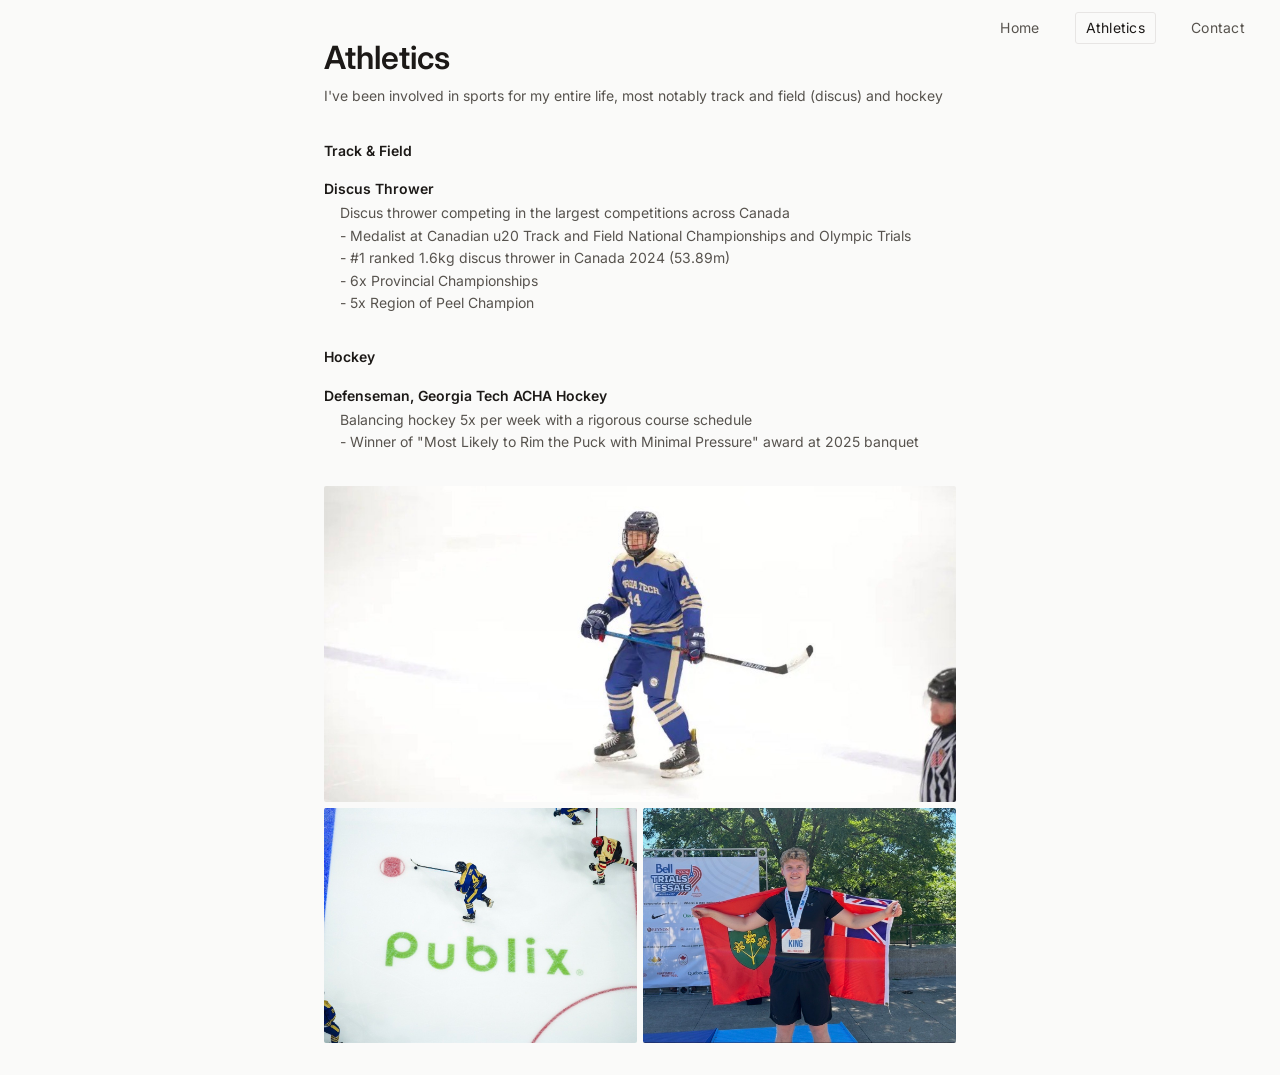
==== athletics.html @ 899690ee "Created personal portfolio site with binary animation" ====
<!DOCTYPE html>
<html lang="en">
<head>
  <meta charset="UTF-8">
  <meta name="viewport" content="width=device-width, initial-scale=1.0">
  <title>Brayden King</title>
  <link rel="icon" type="image/png" href="images/crown.png">
  <link rel="preconnect" href="https://fonts.googleapis.com">
  <link rel="preconnect" href="https://fonts.gstatic.com" crossorigin>
  <link href="https://fonts.googleapis.com/css2?family=Inter:wght@300;400;500;600&display=swap" rel="stylesheet">
  <link rel="stylesheet" href="css/styles.css">
</head>
<body>

  <nav class="nav">
    <div class="nav__links">
      <a href="index.html" class="nav__link">Home</a>
      <a href="athletics.html" class="nav__link">Athletics</a>
      <a href="contact.html" class="nav__link">Contact</a>
    </div>
    <button class="nav__toggle" aria-label="Toggle menu">
      <span></span><span></span><span></span>
    </button>
  </nav>

  <div class="mobile-menu">
    <a href="index.html">Home</a>
    <a href="athletics.html">Athletics</a>
    <a href="contact.html">Contact</a>
  </div>

  <main class="home-main">

    <section class="home-intro">
      <h1 class="home-name">Athletics</h1>
      <p class="home-desc">I've been involved in sports for my entire life, most notably track and field (discus) and hockey</p>
    </section>

    <section class="home-section">
      <h2 class="home-section__title">Track & Field</h2>

      <div class="entry">
        <div class="entry__header">
          <span class="entry__role">Discus Thrower</span>
        </div>
        <p class="entry__desc">Discus thrower competing in the largest competitions across Canada</p>
        <p class="entry__desc"> - Medalist at Canadian u20 Track and Field National Championships and Olympic Trials</p>
        <p class="entry__desc"> - #1 ranked 1.6kg discus thrower in Canada 2024 (53.89m)</p>
        <p class="entry__desc"> - 6x Provincial Championships</p>
        <p class="entry__desc"> - 5x Region of Peel Champion</p>
      </div>
    </section>

    <section class="home-section">
      <h2 class="home-section__title">Hockey</h2>

      <div class="entry">
        <div class="entry__header">
          <span class="entry__role">Defenseman, Georgia Tech ACHA Hockey</span>
        </div>
        <p class="entry__desc">Balancing hockey 5x per week with a rigorous course schedule</p>
        <p class="entry__desc"> - Winner of "Most Likely to Rim the Puck with Minimal Pressure" award at 2025 banquet</p>
      </div>
    </section>

    <section class="home-section">
      <div class="photo-grid">
        <img src="images/gt_hockey_wide.jpeg">
        <img src="images/gt_hockey.jpeg">
        <img src="images/track_nationals.jpeg">
      </div>
    </section>

  </main>

  <script src="js/script.js"></script>
  <script src="js/binary.js"></script>
</body>
</html>
---- css/styles.css ----
*, *::before, *::after {
  margin: 0;
  padding: 0;
  box-sizing: border-box;
}

:root {
  --color-bg: #fafaf9;
  --color-surface: #f5f5f4;
  --color-border: #e7e5e4;
  --color-text: #1c1917;
  --color-text-secondary: #57534e;
  --color-text-tertiary: #a8a29e;
  --font-sans: 'Inter', -apple-system, BlinkMacSystemFont, 'Segoe UI', Helvetica, Arial, sans-serif;
  --text-xs: clamp(0.75rem, 0.7rem + 0.15vw, 0.8125rem);
  --text-sm: clamp(0.8125rem, 0.77rem + 0.2vw, 0.875rem);
  --text-base: clamp(0.9375rem, 0.9rem + 0.2vw, 1rem);
  --text-2xl: clamp(1.5rem, 1.2rem + 1vw, 2rem);
  --space-xs: 0.125rem;
  --space-sm: 0.375rem;
  --space-md: 0.75rem;
  --space-lg: 1rem;
  --space-xl: 1.5rem;
  --space-2xl: 2rem;
}

html {
  font-size: 16px;
  -webkit-font-smoothing: antialiased;
  -moz-osx-font-smoothing: grayscale;
}

body {
  font-family: var(--font-sans);
  font-size: var(--text-base);
  line-height: 1.6;
  color: var(--color-text);
  background-color: var(--color-bg);
  overflow-x: hidden;
  min-height: 100vh;
}

a {
  color: var(--color-text);
  text-decoration: none;
}

img {
  max-width: 100%;
  height: auto;
  display: block;
}

button {
  font-family: inherit;
  cursor: pointer;
  border: none;
  background: none;
}

.nav {
  position: fixed;
  top: 0;
  right: 0;
  z-index: 100;
  padding: var(--space-md) var(--space-xl);
  display: flex;
  align-items: center;
}

.nav__links {
  display: flex;
  gap: var(--space-xl);
  align-items: center;
}

.nav__link {
  font-size: var(--text-sm);
  color: var(--color-text-secondary);
  letter-spacing: 0.02em;
  padding: 4px 10px;
  border: 1px solid transparent;
  border-radius: 3px;
}

.nav__link:hover,
.nav__link--active {
  color: var(--color-text);
  border-color: var(--color-border);
}

.nav__toggle {
  display: none;
  flex-direction: column;
  gap: 5px;
  padding: 4px;
  z-index: 110;
}

.nav__toggle span {
  display: block;
  width: 20px;
  height: 1.5px;
  background: var(--color-text);
}

.nav__toggle.open span:nth-child(1) {
  transform: translateY(6.5px) rotate(45deg);
}

.nav__toggle.open span:nth-child(2) {
  opacity: 0;
}

.nav__toggle.open span:nth-child(3) {
  transform: translateY(-6.5px) rotate(-45deg);
}

.mobile-menu {
  position: fixed;
  top: 40px;
  right: var(--space-xl);
  background: var(--color-bg);
  border: 1px solid var(--color-border);
  border-radius: 4px;
  z-index: 99;
  display: flex;
  flex-direction: column;
  padding: var(--space-sm) 0;
  opacity: 0;
  pointer-events: none;
}

.mobile-menu.open {
  opacity: 1;
  pointer-events: auto;
}

.mobile-menu a {
  font-size: var(--text-sm);
  color: var(--color-text);
  padding: var(--space-sm) var(--space-xl);
}

.mobile-menu a:hover {
  background: var(--color-surface);
}

.home-main {
  padding-top: var(--space-2xl);
  max-width: 680px;
  margin: 0 auto;
  padding-left: var(--space-xl);
  padding-right: var(--space-xl);
}

.home-intro {
  margin-bottom: var(--space-2xl);
}

.home-name {
  font-size: var(--text-2xl);
  font-weight: 600;
  margin-bottom: var(--space-xs);
}

.home-desc {
  font-size: var(--text-sm);
  line-height: 1.6;
  color: var(--color-text-secondary);
}

.home-section {
  margin-bottom: var(--space-2xl);
}

.home-section__title {
  font-size: var(--text-sm);
  font-weight: 600;
  margin-bottom: var(--space-lg);
}

.entry {
  margin-bottom: var(--space-lg);
}

.entry__header {
  display: flex;
  justify-content: space-between;
  align-items: baseline;
  gap: var(--space-lg);
  margin-bottom: var(--space-xs);
}

.entry__role {
  font-size: var(--text-sm);
  font-weight: 600;
  display: block;
}

.entry__org {
  font-size: var(--text-sm);
  color: var(--color-text-secondary);
  display: block;
}

.entry__date {
  font-size: var(--text-xs);
  color: var(--color-text-tertiary);
  white-space: nowrap;
  flex-shrink: 0;
}

.entry__desc {
  font-size: var(--text-sm);
  line-height: 1.6;
  color: var(--color-text-secondary);
  padding-left: 1rem;
}

.photo-grid {
  display: grid;
  grid-template-columns: 1fr 1fr;
  gap: var(--space-sm);
  position: relative;
  z-index: 1;
}

.photo-grid img {
  width: 100%;
  height: 100%;
  object-fit: cover;
  border-radius: 2px;
}

.photo-grid img:first-child {
  grid-column: 1 / -1;
  aspect-ratio: 2 / 1;
}

.contact-links {
  display: flex;
  flex-direction: column;
  gap: var(--space-sm);
}

.contact-entry {
  font-size: var(--text-sm);
  color: var(--color-text);
}

.contact-link-inline {
  font-size: var(--text-sm);
  color: var(--color-text);
  border-bottom: 1px solid var(--color-border);
  padding-bottom: 1px;
}

.contact-link-inline:hover {
  color: var(--color-text-secondary);
}

.binary-bg {
  position: fixed;
  top: 0;
  left: 0;
  right: 0;
  bottom: 0;
  pointer-events: none;
  z-index: 0;
  overflow: hidden;
  -webkit-mask-image: linear-gradient(to bottom, rgba(0,0,0,1) 0%, transparent 100%);
  mask-image: linear-gradient(to bottom, rgba(0,0,0,1) 0%, transparent 100%);
}

.binary-bg pre {
  font-family: 'Courier New', Courier, monospace;
  font-size: 14px;
  line-height: 1.2;
  color: #1c1917;
  margin: 0;
  white-space: pre;
  letter-spacing: 2px;
}

@media (max-width: 640px) {
  :root {
    --space-xl: 1.25rem;
  }

  .nav__links {
    display: none;
  }

  .nav__toggle {
    display: flex;
  }

  .entry__header {
    flex-direction: column;
    gap: 0;
  }

  .entry__date {
    order: -1;
  }

  .photo-grid {
    grid-template-columns: 1fr;
  }

  .photo-grid img:first-child {
    aspect-ratio: 3 / 2;
  }
}
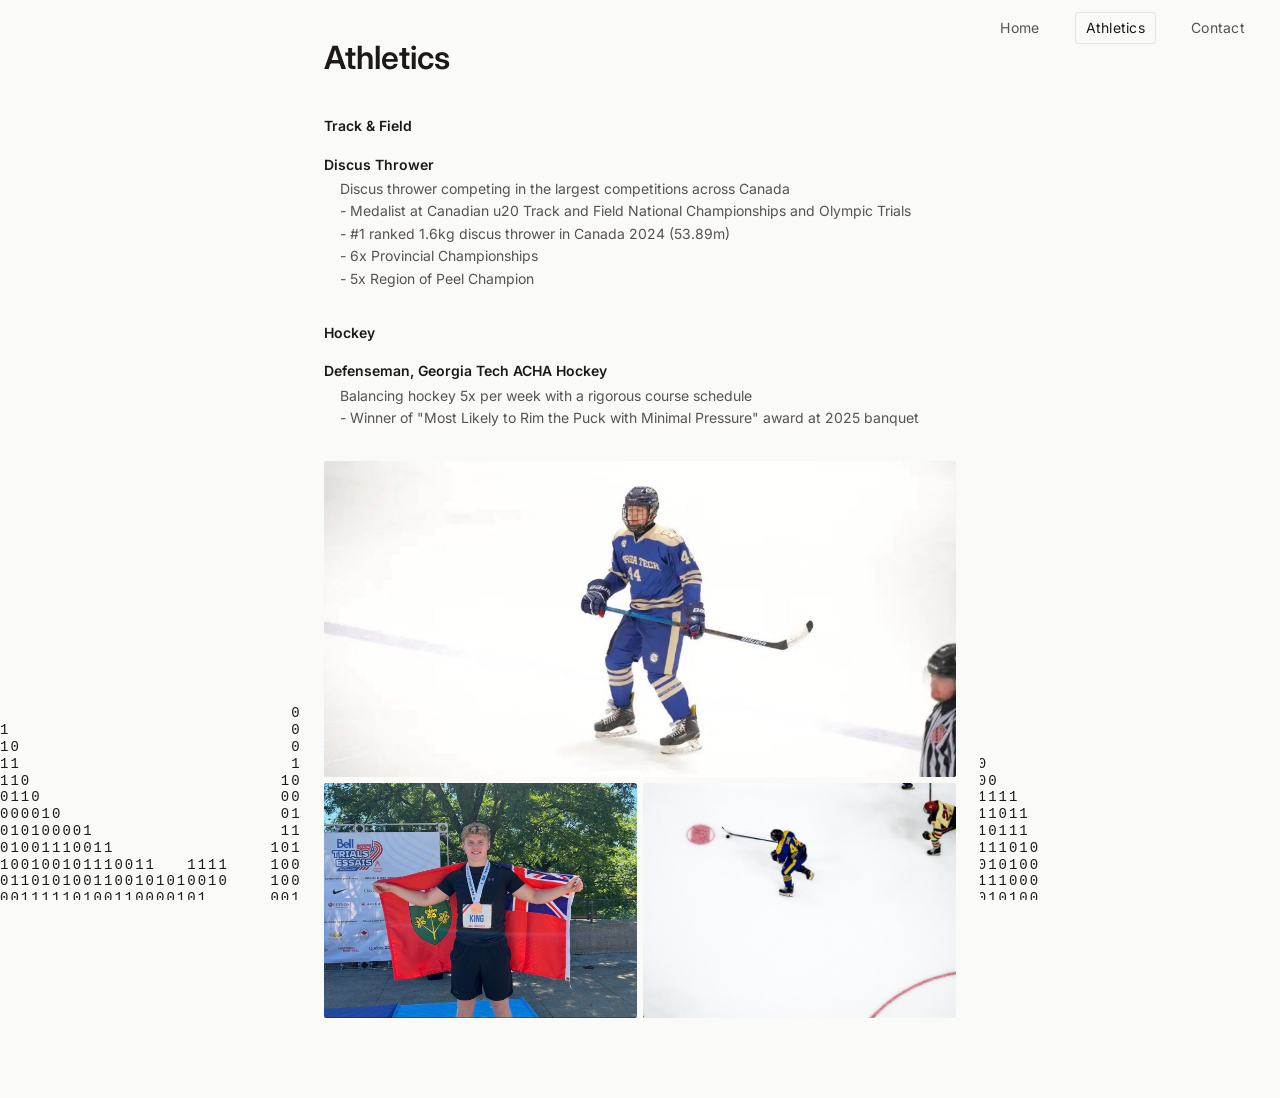
==== commit 0304afac: "Changed photo and made minor wording changes" ====
--- a/athletics.html
+++ b/athletics.html
@@ -33,7 +33,6 @@
 
     <section class="home-intro">
       <h1 class="home-name">Athletics</h1>
-      <p class="home-desc">I've been involved in sports for my entire life, most notably track and field (discus) and hockey</p>
     </section>
 
     <section class="home-section">
@@ -66,8 +65,8 @@
     <section class="home-section">
       <div class="photo-grid">
         <img src="images/gt_hockey_wide.jpeg">
-        <img src="images/gt_hockey.jpeg">
         <img src="images/track_nationals.jpeg">
+        <img src="images/gt_hockey.png">
       </div>
     </section>
 
--- a/css/styles.css
+++ b/css/styles.css
@@ -152,6 +152,9 @@
   margin: 0 auto;
   padding-left: var(--space-xl);
   padding-right: var(--space-xl);
+  position: relative;
+  z-index: 1;
+  background: var(--color-bg);
 }
 
 .home-intro {
@@ -172,6 +175,11 @@
 
 .home-section {
   margin-bottom: var(--space-2xl);
+}
+
+.home-section:last-child {
+  margin-bottom: 4rem;
+  padding-bottom: var(--space-lg);
 }
 
 .home-section__title {
@@ -269,8 +277,6 @@
   pointer-events: none;
   z-index: 0;
   overflow: hidden;
-  -webkit-mask-image: linear-gradient(to bottom, rgba(0,0,0,1) 0%, transparent 100%);
-  mask-image: linear-gradient(to bottom, rgba(0,0,0,1) 0%, transparent 100%);
 }
 
 .binary-bg pre {
@@ -312,4 +318,13 @@
   .photo-grid img:first-child {
     aspect-ratio: 3 / 2;
   }
-}
+
+  .binary-bg {
+    display: none;
+  }
+
+  .home-section:last-child {
+    margin-bottom: var(--space-lg);
+    padding-bottom: 0;
+  }
+}
